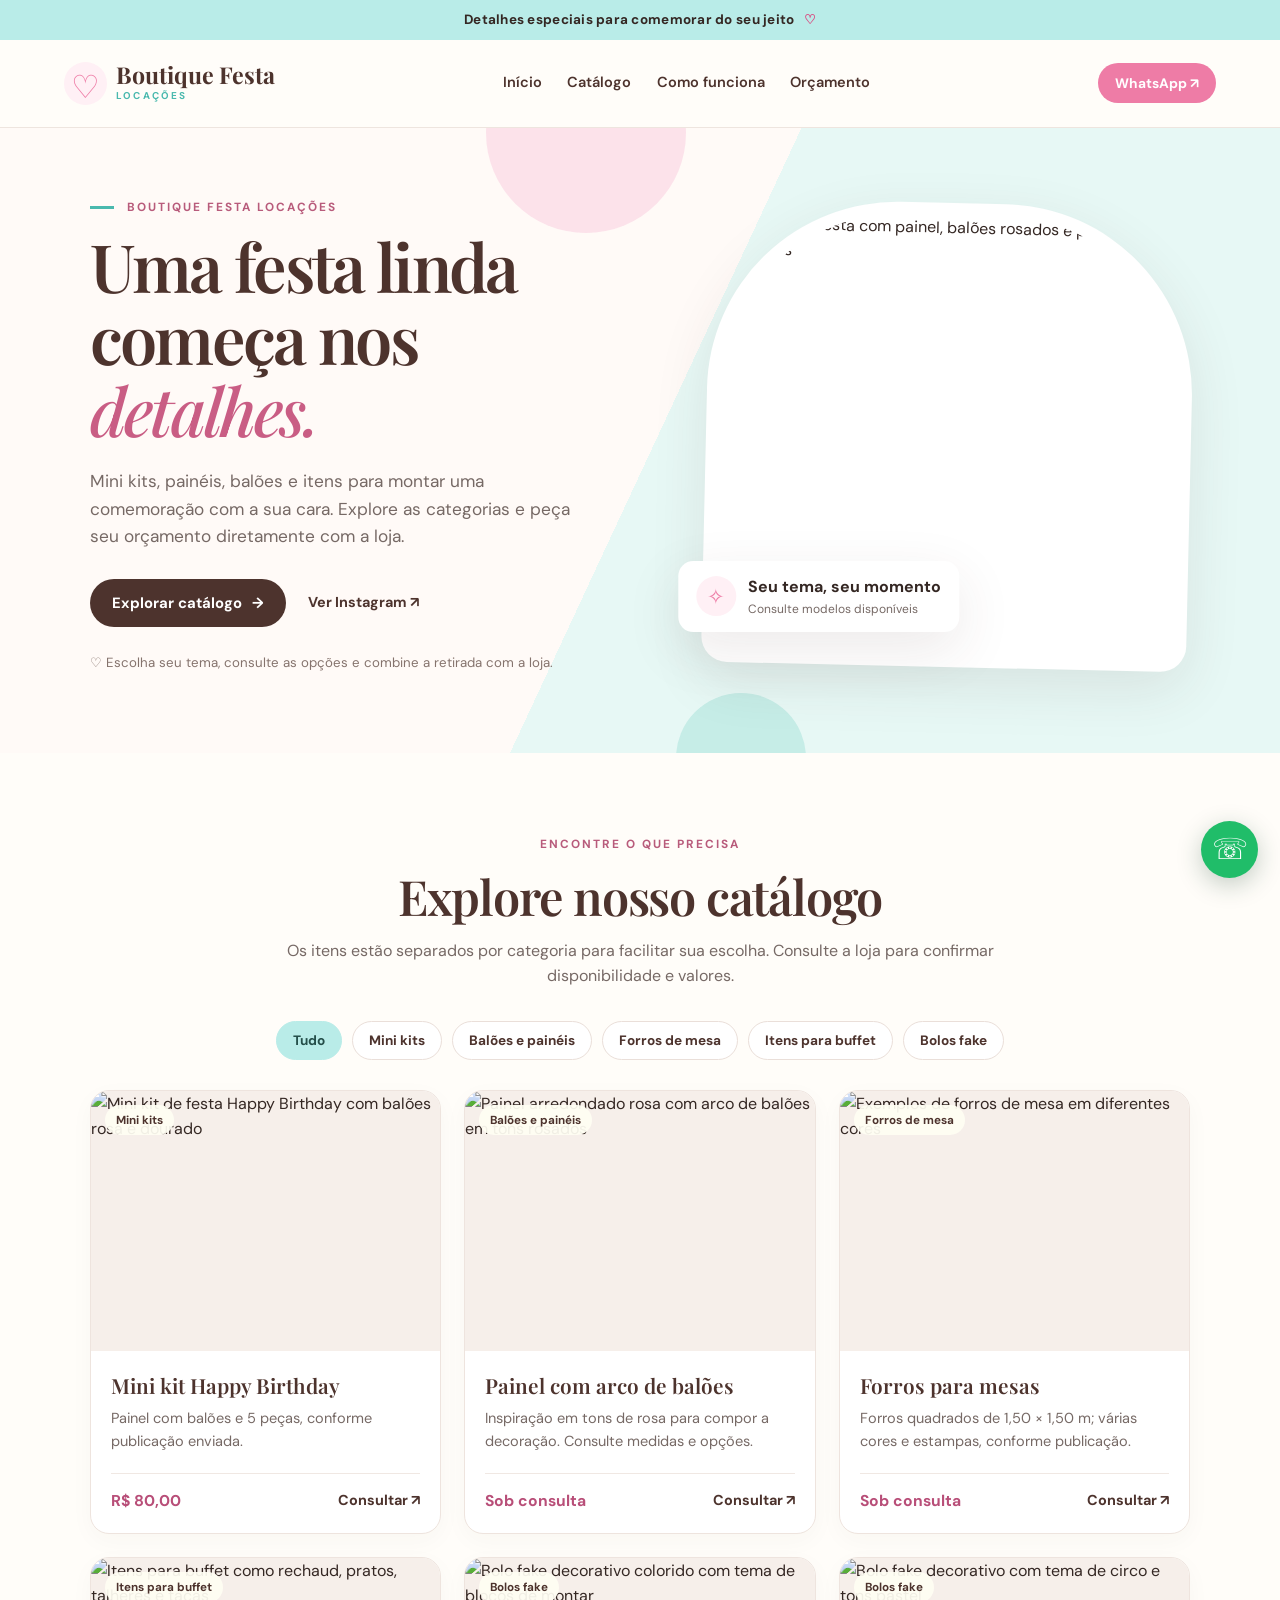
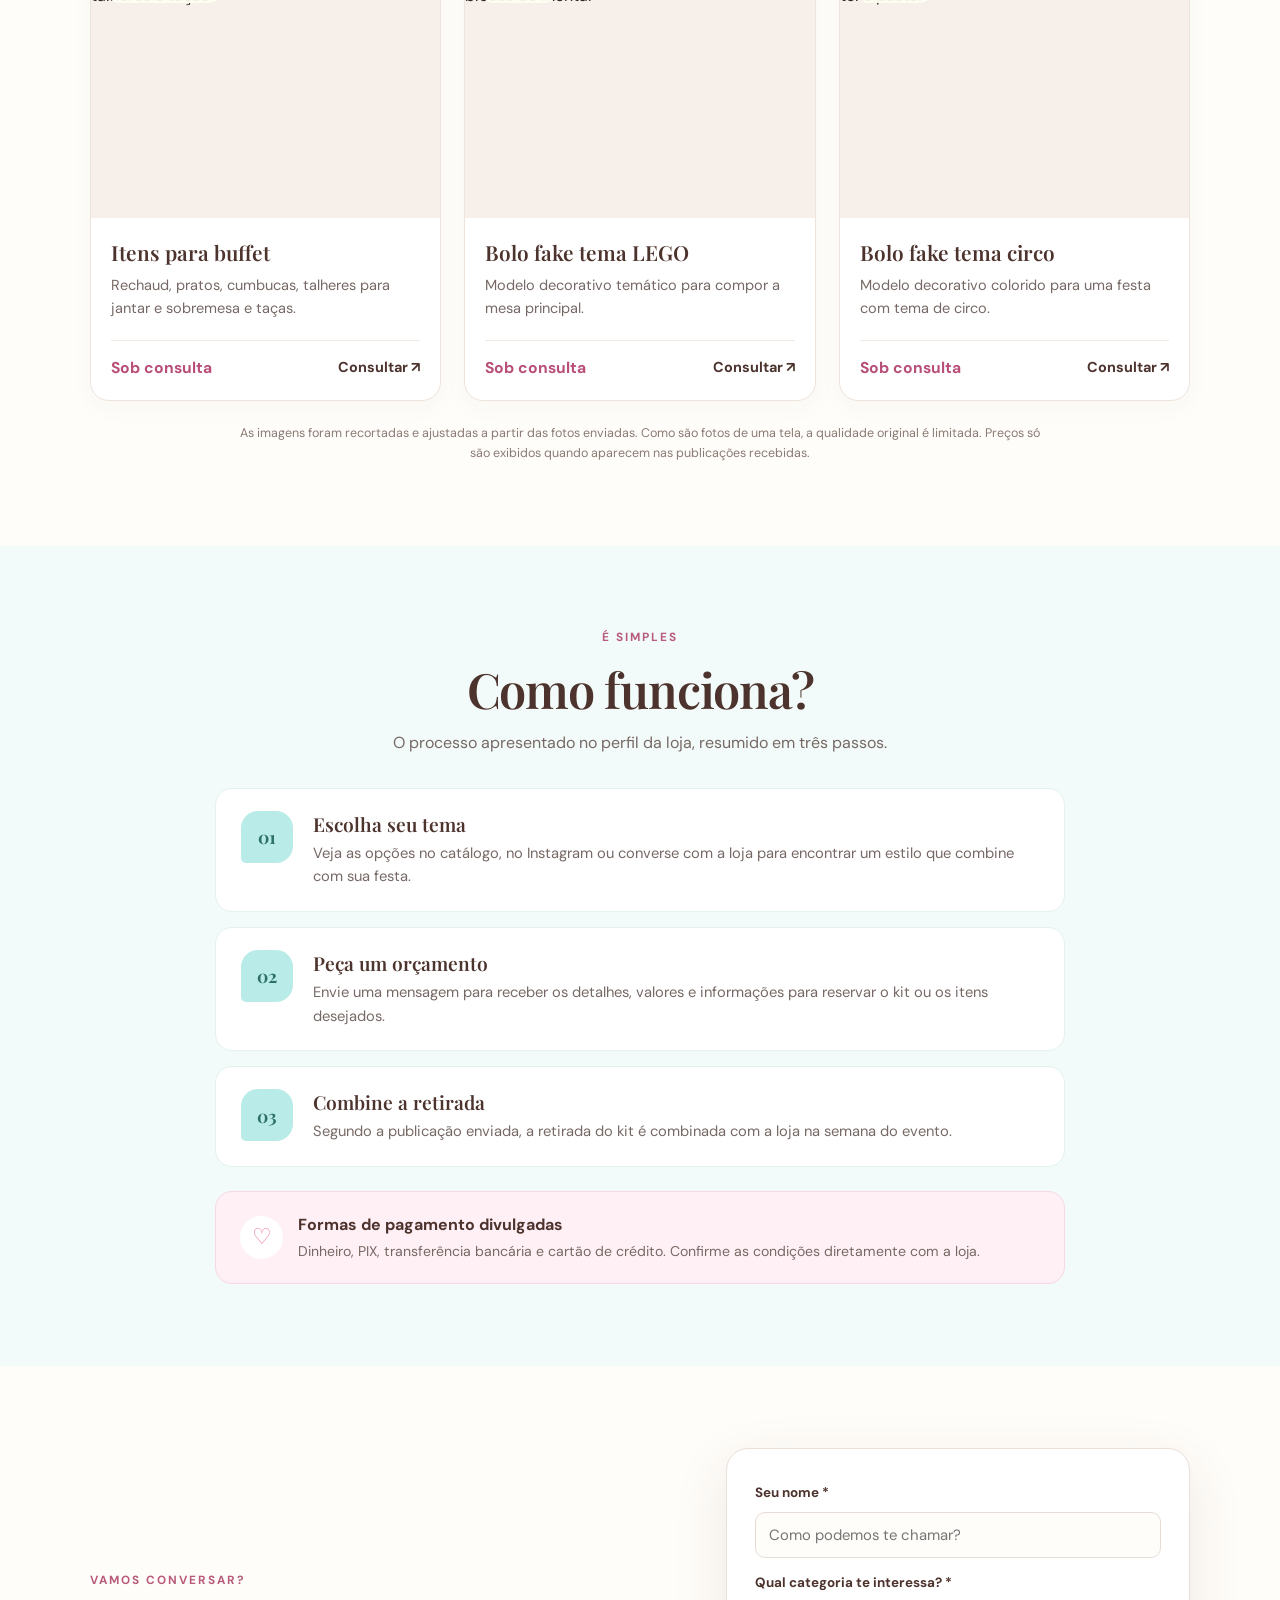
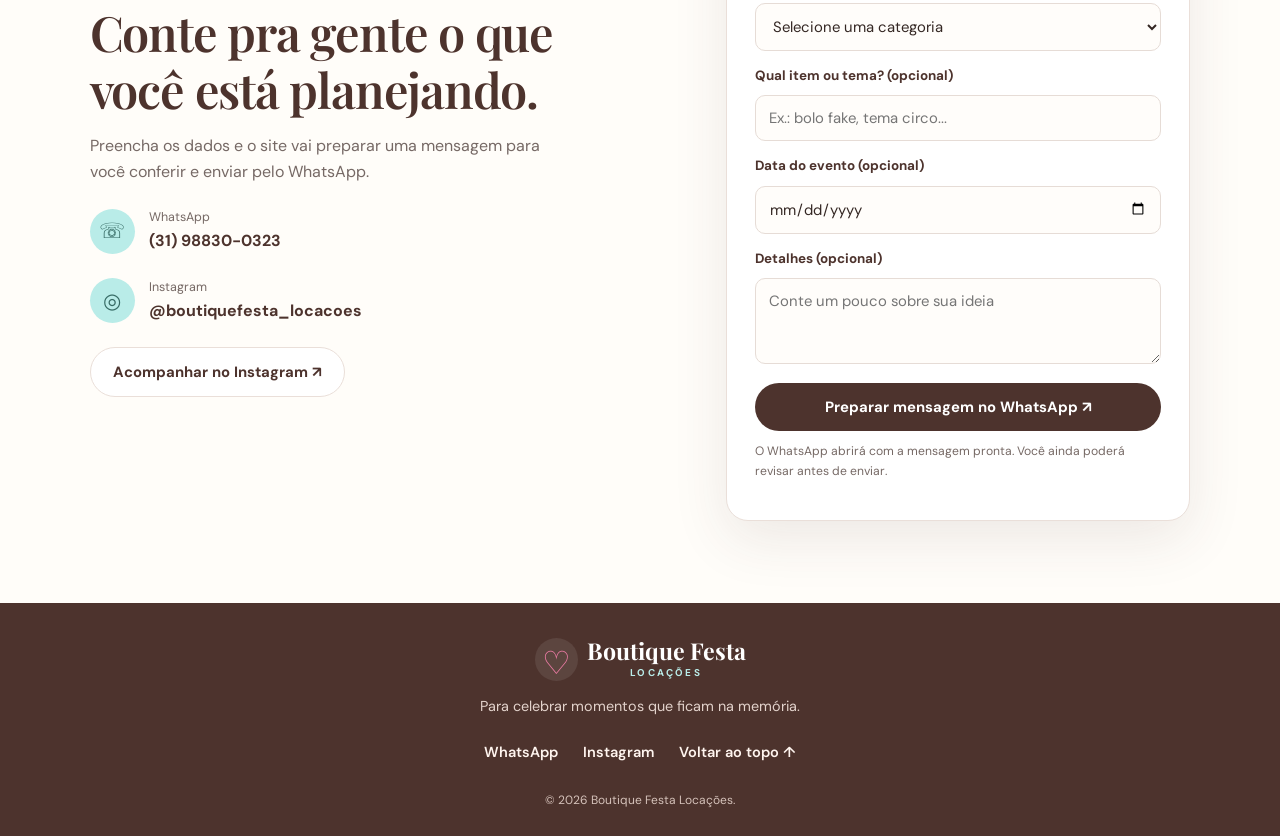
==== index.html @ d691ae17 "Add files via upload" ====
<!doctype html>
<html lang="pt-BR">
<head>
  <meta charset="utf-8"><meta name="viewport" content="width=device-width, initial-scale=1">
  <meta name="theme-color" content="#b9ece8">
  <meta name="description" content="Conheça os mini kits, painéis, balões, forros de mesa, itens para buffet e bolos fake da Boutique Festa Locações.">
  <title>Boutique Festa Locações | Catálogo para sua festa</title>
  <link rel="preconnect" href="https://fonts.googleapis.com"><link rel="preconnect" href="https://fonts.gstatic.com" crossorigin>
  <link href="https://fonts.googleapis.com/css2?family=DM+Sans:wght@400;500;600;700&family=Playfair+Display:wght@500;600;700&display=swap" rel="stylesheet">
  <link rel="stylesheet" href="style.css">
</head>
<body>
  <div class="topbar">Detalhes especiais para comemorar do seu jeito <span>♡</span></div>
  <header class="header">
    <a class="brand" href="#inicio" aria-label="Boutique Festa Locações - início"><span class="brand-icon">♡</span><span class="brand-name">Boutique Festa</span><span class="brand-subtitle">LOCAÇÕES</span></a>
    <button class="menu-toggle" id="menu-toggle" aria-label="Abrir menu" aria-expanded="false">☰</button>
    <nav class="nav" id="main-nav" aria-label="Menu principal">
      <a href="#inicio">Início</a><a href="#catalogo">Catálogo</a><a href="#como-funciona">Como funciona</a><a href="#contato">Orçamento</a>
    </nav>
    <a class="button button-small header-cta" href="https://wa.me/5531988300323" target="_blank" rel="noopener noreferrer">WhatsApp ↗</a>
  </header>
  <main>
    <section class="hero" id="inicio">
      <div class="hero-copy"><p class="eyebrow"><span class="eyebrow-line"></span> BOUTIQUE FESTA LOCAÇÕES</p>
        <h1>Uma festa linda começa nos <em>detalhes.</em></h1>
        <p class="hero-description">Mini kits, painéis, balões e itens para montar uma comemoração com a sua cara. Explore as categorias e peça seu orçamento diretamente com a loja.</p>
        <div class="hero-buttons"><a class="button button-primary" href="#catalogo">Explorar catálogo <span>→</span></a><a class="text-link" href="https://www.instagram.com/boutiquefesta_locacoes/" target="_blank" rel="noopener noreferrer">Ver Instagram ↗</a></div>
        <div class="hero-note">♡ Escolha seu tema, consulte as opções e combine a retirada com a loja.</div>
      </div>
      <div class="hero-photo"><img src="images/mini-kits/mini-kit-happy-birthday.jpg" alt="Mini kit de festa com painel, balões rosados e peças douradas"><div class="photo-tag"><span>✧</span><div><strong>Seu tema, seu momento</strong><small>Consulte modelos disponíveis</small></div></div></div>
      <div class="hero-blob blob-one"></div><div class="hero-blob blob-two"></div>
    </section>

    <section class="catalog section" id="catalogo">
      <div class="section-heading"><p class="eyebrow">ENCONTRE O QUE PRECISA</p><h2>Explore nosso catálogo</h2><p>Os itens estão separados por categoria para facilitar sua escolha. Consulte a loja para confirmar disponibilidade e valores.</p></div>
      <div class="category-nav" role="group" aria-label="Filtrar categorias">
        <button class="category-chip active" data-filter="todos">Tudo</button><button class="category-chip" data-filter="mini-kits">Mini kits</button><button class="category-chip" data-filter="baloes-paineis">Balões e painéis</button><button class="category-chip" data-filter="forros-mesa">Forros de mesa</button><button class="category-chip" data-filter="itens-buffet">Itens para buffet</button><button class="category-chip" data-filter="bolos-fake">Bolos fake</button>
      </div>
      <div class="product-grid">
        <article class="product-card" data-category="mini-kits"><div class="product-image"><img src="images/mini-kits/mini-kit-happy-birthday.jpg" alt="Mini kit de festa Happy Birthday com balões rosa e dourado" loading="lazy"><span class="category-label">Mini kits</span></div><div class="product-body"><h3>Mini kit Happy Birthday</h3><p>Painel com balões e 5 peças, conforme publicação enviada.</p><div class="product-bottom"><strong class="price">R$ 80,00</strong><a class="text-link interest-link" data-item="Mini kit: painel com balões + 5 peças (publicação R$ 80,00)" href="#contato">Consultar ↗</a></div></div></article>
        <article class="product-card" data-category="baloes-paineis"><div class="product-image"><img src="images/baloes-paineis/painel-arco-rosa.jpg" alt="Painel arredondado rosa com arco de balões em tons rosados" loading="lazy"><span class="category-label">Balões e painéis</span></div><div class="product-body"><h3>Painel com arco de balões</h3><p>Inspiração em tons de rosa para compor a decoração. Consulte medidas e opções.</p><div class="product-bottom"><strong class="price">Sob consulta</strong><a class="text-link interest-link" data-item="Painel com arco de balões" href="#contato">Consultar ↗</a></div></div></article>
        <article class="product-card" data-category="forros-mesa"><div class="product-image"><img src="images/forros-mesa/forros-de-mesa.jpg" alt="Exemplos de forros de mesa em diferentes cores" loading="lazy"><span class="category-label">Forros de mesa</span></div><div class="product-body"><h3>Forros para mesas</h3><p>Forros quadrados de 1,50 × 1,50 m; várias cores e estampas, conforme publicação.</p><div class="product-bottom"><strong class="price">Sob consulta</strong><a class="text-link interest-link" data-item="Forros para mesa 1,50 x 1,50 m" href="#contato">Consultar ↗</a></div></div></article>
        <article class="product-card" data-category="itens-buffet"><div class="product-image"><img src="images/itens-buffet/itens-buffet.jpg" alt="Itens para buffet como rechaud, pratos, talheres e taças" loading="lazy"><span class="category-label">Itens para buffet</span></div><div class="product-body"><h3>Itens para buffet</h3><p>Rechaud, pratos, cumbucas, talheres para jantar e sobremesa e taças.</p><div class="product-bottom"><strong class="price">Sob consulta</strong><a class="text-link interest-link" data-item="Itens para buffet" href="#contato">Consultar ↗</a></div></div></article>
        <article class="product-card" data-category="bolos-fake"><div class="product-image"><img src="images/bolos-fake/bolo-fake-lego.jpg" alt="Bolo fake decorativo colorido com tema de blocos de montar" loading="lazy"><span class="category-label">Bolos fake</span></div><div class="product-body"><h3>Bolo fake tema LEGO</h3><p>Modelo decorativo temático para compor a mesa principal.</p><div class="product-bottom"><strong class="price">Sob consulta</strong><a class="text-link interest-link" data-item="Bolo fake tema LEGO" href="#contato">Consultar ↗</a></div></div></article>
        <article class="product-card" data-category="bolos-fake"><div class="product-image"><img src="images/bolos-fake/bolo-fake-circo.jpg" alt="Bolo fake decorativo com tema de circo e tons pastel" loading="lazy"><span class="category-label">Bolos fake</span></div><div class="product-body"><h3>Bolo fake tema circo</h3><p>Modelo decorativo colorido para uma festa com tema de circo.</p><div class="product-bottom"><strong class="price">Sob consulta</strong><a class="text-link interest-link" data-item="Bolo fake tema circo" href="#contato">Consultar ↗</a></div></div></article>
      </div>
      <p class="fine-print">As imagens foram recortadas e ajustadas a partir das fotos enviadas. Como são fotos de uma tela, a qualidade original é limitada. Preços só são exibidos quando aparecem nas publicações recebidas.</p>
    </section>

    <section class="how-section section" id="como-funciona"><div class="section-heading"><p class="eyebrow">É SIMPLES</p><h2>Como funciona?</h2><p>O processo apresentado no perfil da loja, resumido em três passos.</p></div>
      <div class="steps"><article class="step"><span>01</span><div><h3>Escolha seu tema</h3><p>Veja as opções no catálogo, no Instagram ou converse com a loja para encontrar um estilo que combine com sua festa.</p></div></article><article class="step"><span>02</span><div><h3>Peça um orçamento</h3><p>Envie uma mensagem para receber os detalhes, valores e informações para reservar o kit ou os itens desejados.</p></div></article><article class="step"><span>03</span><div><h3>Combine a retirada</h3><p>Segundo a publicação enviada, a retirada do kit é combinada com a loja na semana do evento.</p></div></article></div>
      <div class="payment-note"><div><span class="payment-icon">♡</span><div><strong>Formas de pagamento divulgadas</strong><p>Dinheiro, PIX, transferência bancária e cartão de crédito. Confirme as condições diretamente com a loja.</p></div></div></div>
    </section>

    <section class="contact section" id="contato"><div class="contact-copy"><p class="eyebrow">VAMOS CONVERSAR?</p><h2>Conte pra gente o que você está planejando.</h2><p>Preencha os dados e o site vai preparar uma mensagem para você conferir e enviar pelo WhatsApp.</p><div class="contact-item"><span>☏</span><div><small>WhatsApp</small><strong>(31) 98830-0323</strong></div></div><div class="contact-item"><span>◎</span><div><small>Instagram</small><strong>@boutiquefesta_locacoes</strong></div></div><a class="button button-outline" href="https://www.instagram.com/boutiquefesta_locacoes/" target="_blank" rel="noopener noreferrer">Acompanhar no Instagram ↗</a></div>
      <div class="form-card"><form id="quote-form"><label for="name">Seu nome *</label><input id="name" name="name" required placeholder="Como podemos te chamar?"><label for="category">Qual categoria te interessa? *</label><select id="category" name="category" required><option value="">Selecione uma categoria</option><option>Mini kits</option><option>Balões e painéis</option><option>Forros de mesa</option><option>Itens para buffet</option><option>Bolos fake</option><option>Quero consultar outras opções</option></select><label for="item">Qual item ou tema? (opcional)</label><input id="item" name="item" placeholder="Ex.: bolo fake, tema circo..."><label for="date">Data do evento (opcional)</label><input id="date" name="date" type="date"><label for="details">Detalhes (opcional)</label><textarea id="details" name="details" rows="3" placeholder="Conte um pouco sobre sua ideia"></textarea><button class="button button-primary submit" type="submit">Preparar mensagem no WhatsApp ↗</button><p class="form-note">O WhatsApp abrirá com a mensagem pronta. Você ainda poderá revisar antes de enviar.</p><p id="form-error" class="form-error" role="alert"></p></form></div>
    </section>
  </main>
  <footer class="footer"><a class="brand footer-brand" href="#inicio"><span class="brand-icon">♡</span><span class="brand-name">Boutique Festa</span><span class="brand-subtitle">LOCAÇÕES</span></a><p>Para celebrar momentos que ficam na memória.</p><div class="footer-links"><a href="https://wa.me/5531988300323" target="_blank" rel="noopener noreferrer">WhatsApp</a><a href="https://www.instagram.com/boutiquefesta_locacoes/" target="_blank" rel="noopener noreferrer">Instagram</a><a href="#inicio">Voltar ao topo ↑</a></div><small>© <span id="year"></span> Boutique Festa Locações.</small></footer>
  <a class="whatsapp-float" href="https://wa.me/5531988300323" target="_blank" rel="noopener noreferrer" aria-label="Conversar com a Boutique Festa pelo WhatsApp">☏</a>
  <script src="script.js"></script>
</body></html>
---- style.css ----
:root{--mint:#b9ece8;--mint-dark:#4ab9ae;--pink:#ee7ca6;--pink-light:#fff0f5;--brown:#4d332d;--ink:#342723;--muted:#766965;--cream:#fffdf9;--line:#eadfd9;--shadow:0 18px 55px rgba(77,51,45,.10)}*{box-sizing:border-box}html{scroll-behavior:smooth;scroll-padding-top:90px}body{margin:0;background:var(--cream);color:var(--ink);font-family:'DM Sans',sans-serif;line-height:1.6}.topbar{text-align:center;padding:9px 16px;background:var(--mint);font-size:.84rem;font-weight:700;letter-spacing:.02em}.topbar span{color:#d84f83;margin-left:6px}.header{height:auto;min-height:88px;padding:13px max(5vw,22px);display:flex;align-items:center;justify-content:space-between;gap:22px;background:#fffdf9ee;backdrop-filter:blur(12px);position:sticky;top:0;z-index:20;border-bottom:1px solid #eee5df}.brand{display:grid;grid-template-columns:auto auto;column-gap:9px;align-items:center;text-decoration:none;color:var(--brown);min-width:max-content}.brand-icon{grid-row:span 2;font-size:2rem;color:var(--pink);background:var(--pink-light);width:43px;height:43px;display:grid;place-items:center;border-radius:50%}.brand-name{font-family:'Playfair Display',serif;font-size:1.45rem;font-weight:700;line-height:1.1}.brand-subtitle{font-size:.62rem;font-weight:700;letter-spacing:.22em;color:var(--mint-dark)}.nav{display:flex;gap:clamp(12px,2vw,30px);align-items:center}.nav a,.footer-links a{color:var(--brown);text-decoration:none;font-size:.91rem;font-weight:600}.nav a:hover,.footer-links a:hover,.text-link:hover{color:#ce4d7c}.button{display:inline-flex;align-items:center;justify-content:center;gap:10px;border:0;border-radius:999px;padding:14px 22px;text-decoration:none;font:700 .93rem 'DM Sans',sans-serif;cursor:pointer;transition:transform .2s,box-shadow .2s}.button:hover{transform:translateY(-2px);box-shadow:0 9px 22px #4d332d20}.button-small{padding:11px 17px;font-size:.86rem}.button-primary{background:var(--brown);color:white}.header-cta{background:var(--pink);color:#fff;white-space:nowrap}.menu-toggle{display:none;border:0;background:var(--pink-light);color:var(--brown);border-radius:12px;font-size:1.4rem;padding:7px 12px}.hero{min-height:580px;padding:70px max(7vw,25px) 80px;display:grid;grid-template-columns:1fr .92fr;align-items:center;gap:clamp(35px,7vw,100px);position:relative;overflow:hidden;background:linear-gradient(115deg,#fffaf7 0%,#fffaf7 51%,#e7f8f5 51%,#e7f8f5 100%)}.hero-copy{max-width:620px;position:relative;z-index:1}.eyebrow{margin:0 0 14px;font-size:.74rem;letter-spacing:.17em;font-weight:700;color:#b85b7b}.eyebrow-line{display:inline-block;width:24px;height:3px;background:var(--mint-dark);vertical-align:middle;margin-right:8px}.hero h1{font:600 clamp(2.7rem,5.2vw,5rem)/1.08 'Playfair Display',serif;letter-spacing:-.04em;margin:0 0 22px;color:var(--brown)}h1 em{font-weight:500;color:#c95d84}.hero-description{max-width:510px;font-size:1.08rem;color:var(--muted);margin-bottom:28px}.hero-buttons{display:flex;align-items:center;gap:22px;flex-wrap:wrap}.text-link{color:var(--brown);font-size:.9rem;font-weight:700;text-decoration:none}.hero-note{font-size:.83rem;color:#85736d;margin-top:25px}.hero-photo{position:relative;z-index:1;padding:12px;background:#fff;border-radius:190px 190px 26px 26px;box-shadow:var(--shadow);transform:rotate(1.3deg);max-width:490px;justify-self:center}.hero-photo>img{width:100%;height:440px;object-fit:cover;object-position:center;border-radius:180px 180px 19px 19px;display:block}.photo-tag{position:absolute;bottom:32px;left:-24px;background:white;box-shadow:var(--shadow);border-radius:15px;padding:13px 18px;display:flex;align-items:center;gap:12px;transform:rotate(-1.3deg)}.photo-tag>span{display:grid;place-items:center;background:var(--pink-light);color:var(--pink);width:40px;height:40px;border-radius:50%;font-size:1.3rem}.photo-tag strong,.photo-tag small{display:block}.photo-tag small{color:var(--muted);font-size:.75rem}.hero-blob{position:absolute;border-radius:50%;opacity:.7}.blob-one{width:200px;height:200px;background:#fbd9e6;top:-95px;left:38%}.blob-two{width:130px;height:130px;background:#b8e8e2;bottom:-70px;right:37%}.section{padding:82px max(7vw,25px)}.section-heading{text-align:center;max-width:720px;margin:0 auto 32px}.section-heading h2,.contact h2{font:600 clamp(2rem,3.8vw,3.2rem)/1.16 'Playfair Display',serif;color:var(--brown);margin:0 0 13px;letter-spacing:-.025em}.section-heading>p:last-child{color:var(--muted);margin:0}.category-nav{display:flex;justify-content:center;gap:10px;flex-wrap:wrap;margin:0 auto 30px}.category-chip{font:700 .85rem 'DM Sans',sans-serif;border:1px solid var(--line);border-radius:999px;padding:10px 16px;background:#fff;color:var(--brown);cursor:pointer;transition:.2s}.category-chip:hover,.category-chip.active{background:var(--mint);border-color:var(--mint);color:#244e49}.product-grid{display:grid;grid-template-columns:repeat(3,minmax(0,1fr));gap:23px}.product-card{overflow:hidden;border:1px solid #eee4de;background:white;border-radius:19px;box-shadow:0 7px 24px #4d332d08;transition:transform .25s,box-shadow .25s}.product-card:hover{transform:translateY(-5px);box-shadow:var(--shadow)}.product-card[hidden]{display:none}.product-image{height:260px;position:relative;overflow:hidden;background:#f6efea}.product-image img{width:100%;height:100%;object-fit:cover;display:block;transition:transform .4s}.product-card:hover .product-image img{transform:scale(1.035)}.category-label{position:absolute;top:14px;left:14px;padding:6px 11px;border-radius:999px;background:#fffef4ed;color:var(--brown);font-size:.73rem;font-weight:700}.product-body{padding:20px}.product-body h3{font:600 1.3rem 'Playfair Display',serif;margin:0 0 8px;color:var(--brown)}.product-body p{font-size:.91rem;color:var(--muted);margin:0 0 18px;min-height:48px}.product-bottom{display:flex;align-items:center;justify-content:space-between;gap:10px;border-top:1px solid #f0e8e3;padding-top:14px}.price{color:#b84e78;font-size:.98rem}.fine-print{font-size:.78rem;color:#897a74;text-align:center;max-width:800px;margin:23px auto 0}.how-section{background:#f2fbf9}.steps{max-width:850px;margin:0 auto;display:grid;gap:15px}.step{display:flex;align-items:flex-start;gap:20px;background:white;border:1px solid #e4f2ef;border-radius:17px;padding:22px 25px}.step>span{flex:0 0 52px;height:52px;display:grid;place-items:center;background:var(--mint);border-radius:17px 17px 17px 5px;font:700 1.1rem 'Playfair Display',serif;color:#2c7069}.step h3{margin:0 0 5px;color:var(--brown);font:600 1.2rem 'Playfair Display',serif}.step p{margin:0;color:var(--muted);font-size:.92rem}.payment-note{max-width:850px;margin:24px auto 0;background:#fff0f5;border:1px solid #f7d8e4;border-radius:17px;padding:20px 24px}.payment-note>div{display:flex;gap:15px;align-items:center}.payment-icon{background:white;border-radius:50%;width:43px;height:43px;display:grid;place-items:center;color:var(--pink);font-size:1.4rem;flex-shrink:0}.payment-note strong{color:var(--brown)}.payment-note p{margin:3px 0 0;font-size:.88rem;color:var(--muted)}.contact{display:grid;grid-template-columns:1fr .85fr;gap:clamp(35px,7vw,90px);align-items:center}.contact-copy>p:not(.eyebrow){color:var(--muted);max-width:470px}.contact-item{display:flex;align-items:center;gap:14px;margin:24px 0}.contact-item>span{display:grid;place-items:center;width:45px;height:45px;border-radius:50%;background:var(--mint);font-size:1.3rem;color:#376b65}.contact-item small,.contact-item strong{display:block}.contact-item small{color:var(--muted);font-size:.78rem}.contact-item strong{color:var(--brown)}.button-outline{border:1px solid var(--line);background:white;color:var(--brown)}.form-card{background:white;border:1px solid var(--line);padding:28px;border-radius:22px;box-shadow:var(--shadow)}.form-card form{display:grid;gap:9px}.form-card label{font-size:.84rem;font-weight:700;color:var(--brown);margin-top:5px}.form-card input,.form-card select,.form-card textarea{width:100%;font:400 .93rem 'DM Sans',sans-serif;color:var(--ink);padding:12px 13px;border:1px solid #e6dcd6;border-radius:10px;background:#fffdfa;outline:none}.form-card input:focus,.form-card select:focus,.form-card textarea:focus{border-color:var(--mint-dark);box-shadow:0 0 0 3px #b9ece855}.form-card textarea{resize:vertical}.submit{width:100%;margin-top:10px}.form-note,.form-error{font-size:.76rem;color:var(--muted);margin:2px 0 0}.form-error{color:#b42342}.footer{background:var(--brown);color:#fdf5f0;padding:35px 6vw 25px;text-align:center}.footer-brand{color:white;justify-content:center;width:max-content;margin:0 auto 14px}.footer-brand .brand-subtitle{color:var(--mint)}.footer-brand .brand-icon{background:#ffffff16}.footer>p{font-size:.9rem;color:#e3d3cc}.footer-links{display:flex;justify-content:center;gap:25px;flex-wrap:wrap;margin:22px 0}.footer-links a{color:#fff5ef}.footer small{font-size:.75rem;color:#d5c2ba}.whatsapp-float{position:fixed;z-index:30;right:22px;bottom:22px;width:57px;height:57px;border-radius:50%;background:#20bd69;color:white;display:grid;place-items:center;text-decoration:none;font-size:1.8rem;box-shadow:0 7px 25px #153e2b40}.whatsapp-float:hover{transform:translateY(-3px)}
@media(max-width:1000px){.header{gap:12px}.nav{gap:13px}.nav a{font-size:.82rem}.hero{padding-top:55px;gap:35px}.hero-photo>img{height:380px}.product-grid{grid-template-columns:repeat(2,minmax(0,1fr))}.product-image{height:245px}}
@media(max-width:760px){.header{min-height:75px;padding:10px 18px}.brand-name{font-size:1.2rem}.brand-icon{width:37px;height:37px;font-size:1.6rem}.menu-toggle{display:block;margin-left:auto}.header-cta{display:none}.nav{display:none;position:absolute;top:100%;left:0;right:0;background:#fffdf9;padding:16px 22px 22px;box-shadow:0 15px 20px #4d332d10;flex-direction:column;align-items:stretch}.nav.open{display:flex}.nav a{padding:9px 5px;font-size:.95rem}.hero{grid-template-columns:1fr;background:linear-gradient(160deg,#fffaf7 0%,#fffaf7 50%,#e7f8f5 50%,#e7f8f5 100%);padding:48px 24px 58px;gap:35px}.hero h1{font-size:clamp(2.65rem,12vw,4rem)}.hero-description{font-size:1rem}.hero-photo{width:min(100%,390px);padding:8px}.hero-photo>img{height:340px}.photo-tag{left:-8px;bottom:22px}.section{padding:60px 20px}.section-heading{margin-bottom:26px}.section-heading h2,.contact h2{font-size:2.3rem}.category-nav{justify-content:flex-start;overflow-x:auto;flex-wrap:nowrap;padding:0 0 7px}.category-chip{white-space:nowrap}.product-grid{grid-template-columns:1fr;gap:18px}.product-image{height:260px}.product-body p{min-height:0}.contact{grid-template-columns:1fr;gap:28px}.form-card{padding:22px}.step{padding:18px;gap:14px}.step>span{flex-basis:44px;height:44px}.payment-note{padding:17px}.footer{padding-bottom:90px}}
@media(min-width:761px) and (max-width:900px){.nav{gap:10px}.nav a{font-size:.78rem}.brand-name{font-size:1.2rem}.hero{grid-template-columns:1fr 1fr}.hero-photo>img{height:340px}}

/* Ajustes para celulares */
@media (max-width: 600px) {
  .container {
    width: 100%;
    padding: 16px;
  }

  .produtos,
  .catalogo,
  .servicos {
    grid-template-columns: 1fr;
  }

  img {
    max-width: 100%;
    height: auto;
  }

  h1 {
    font-size: 1.8rem;
  }

  button,
  .botao {
    min-height: 44px;
  }
}
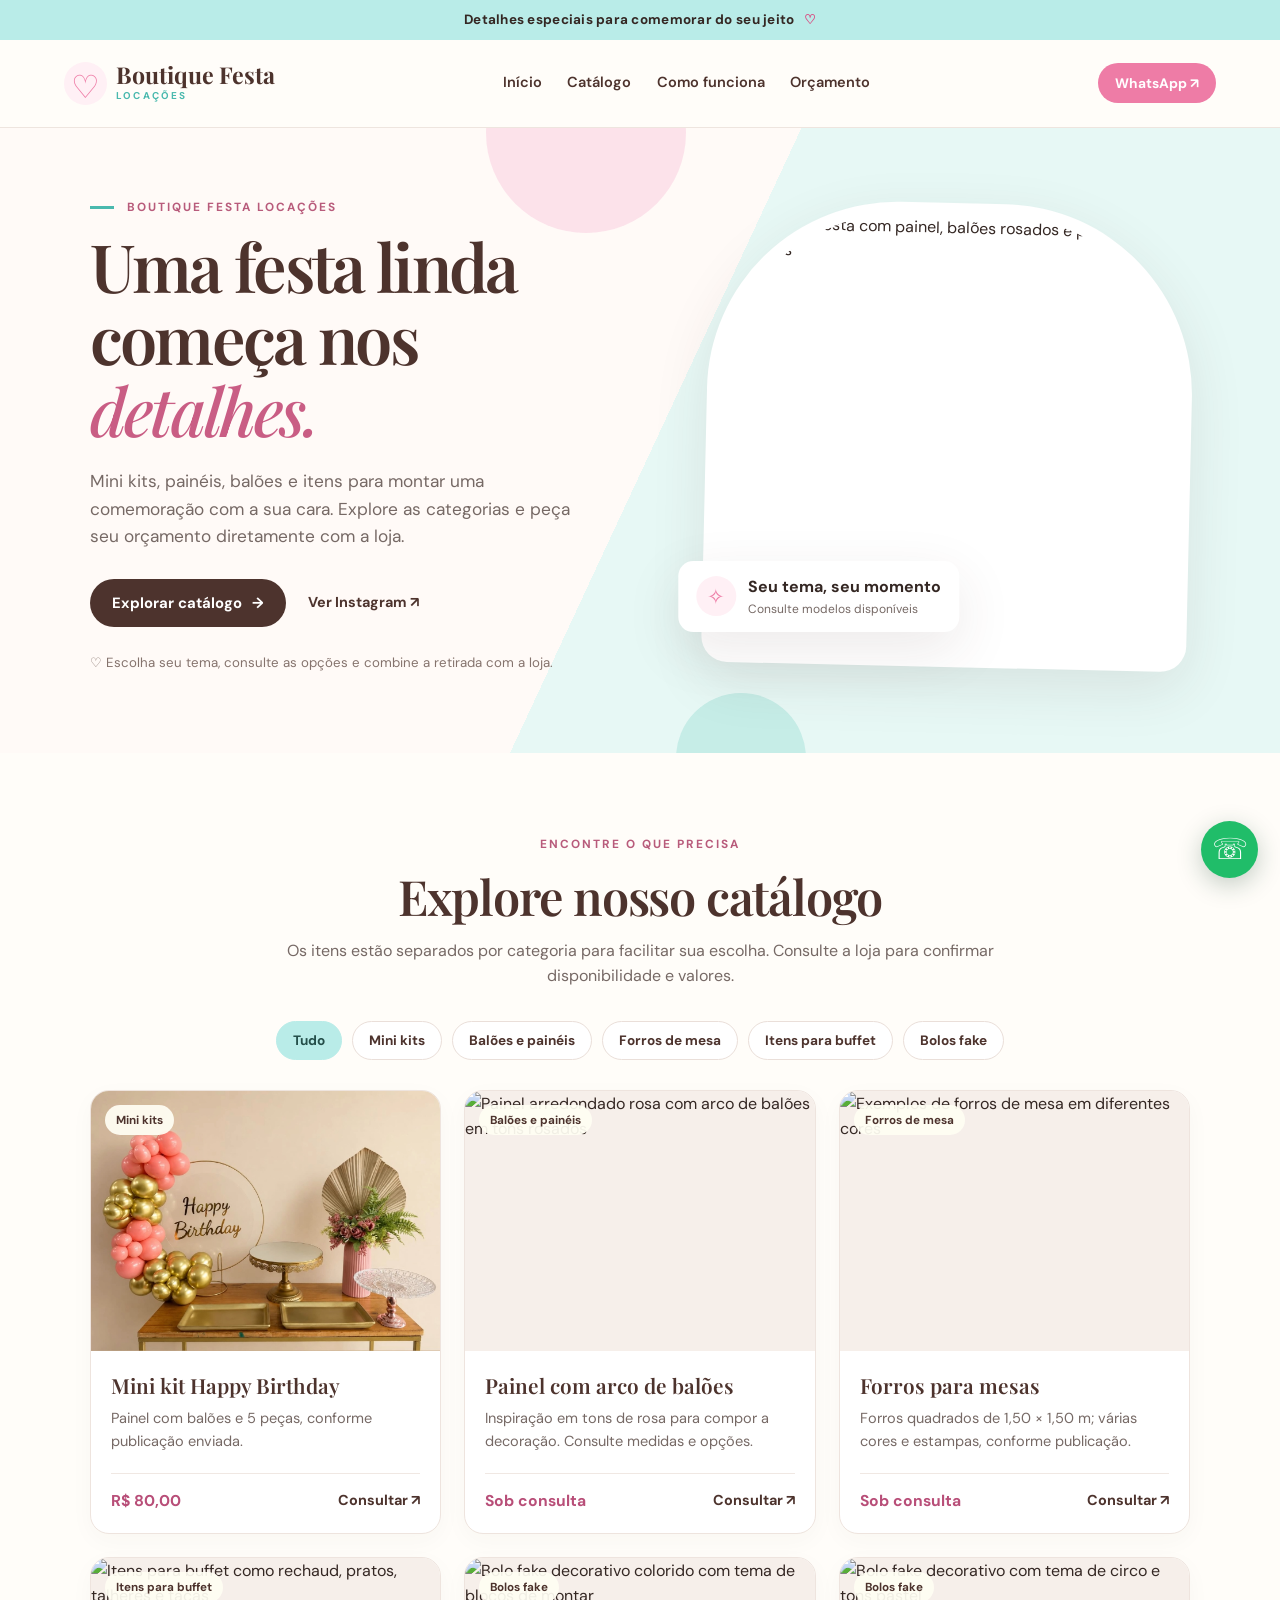
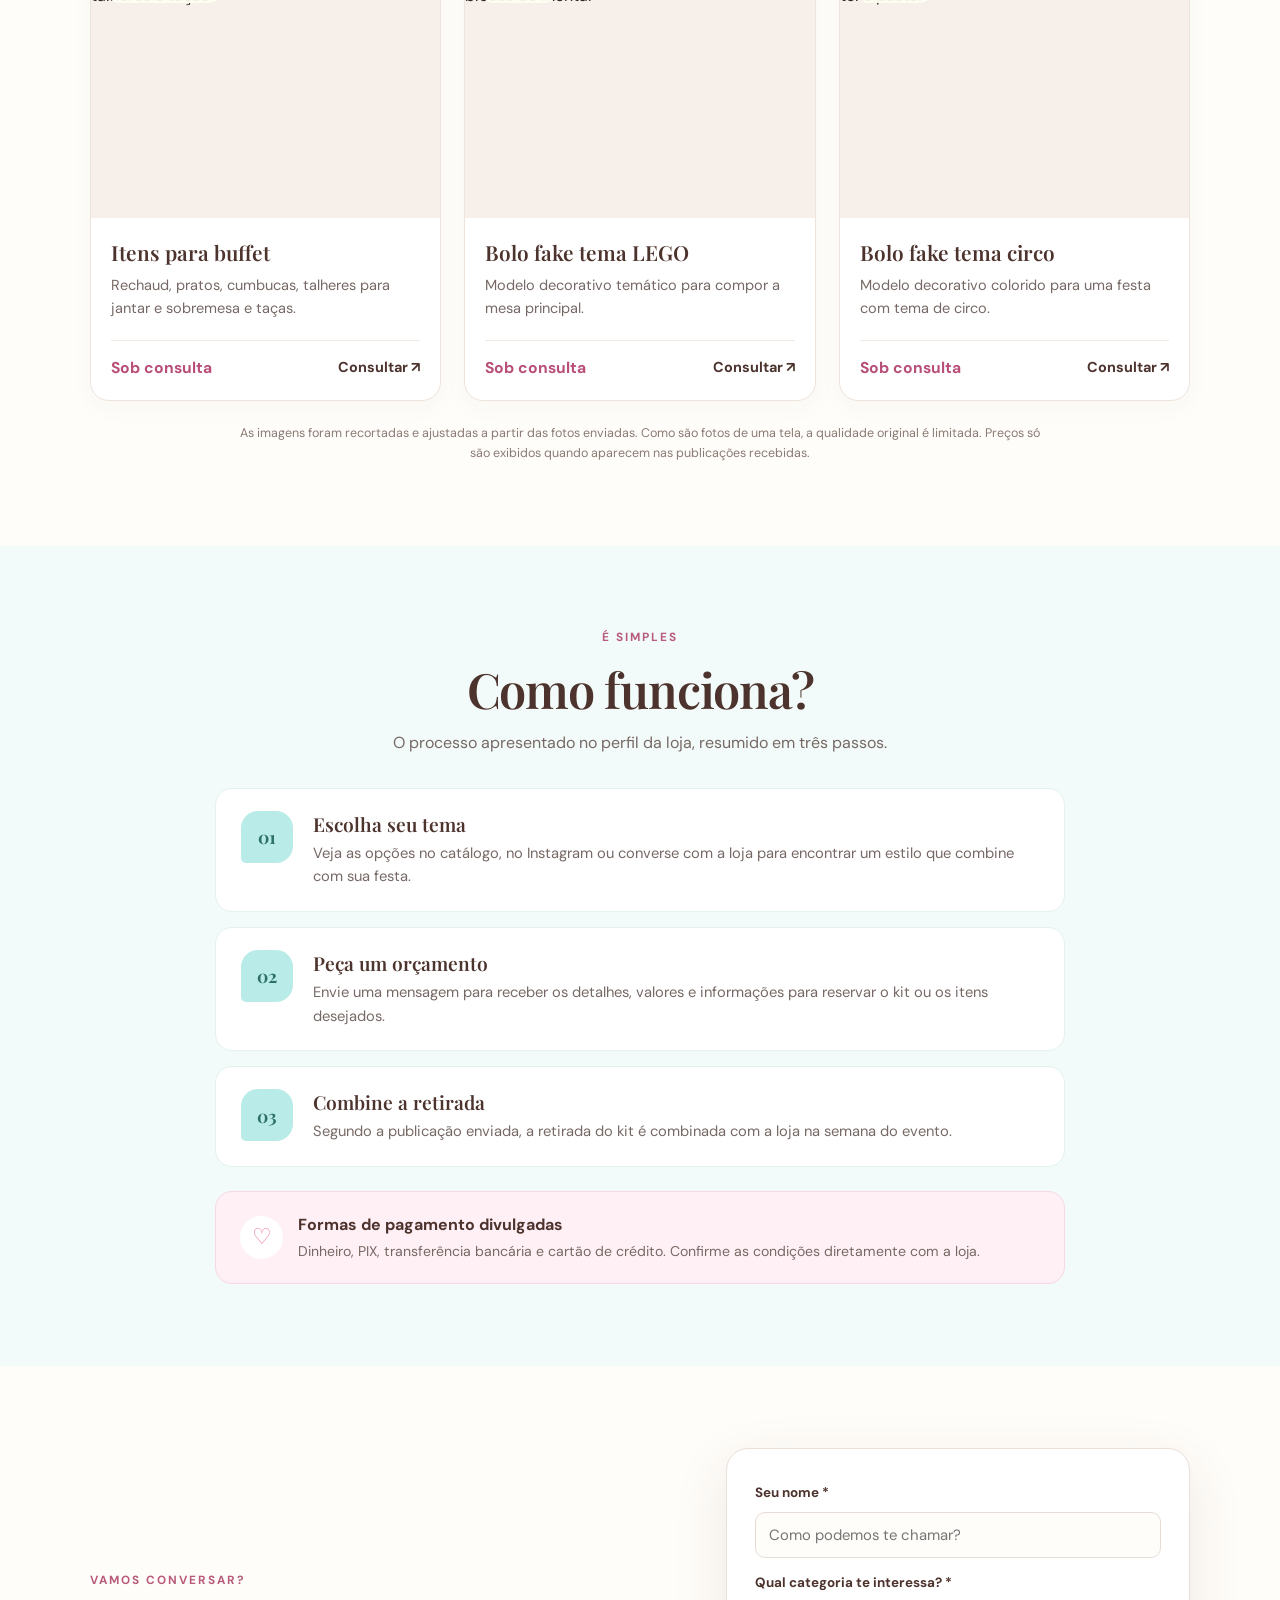
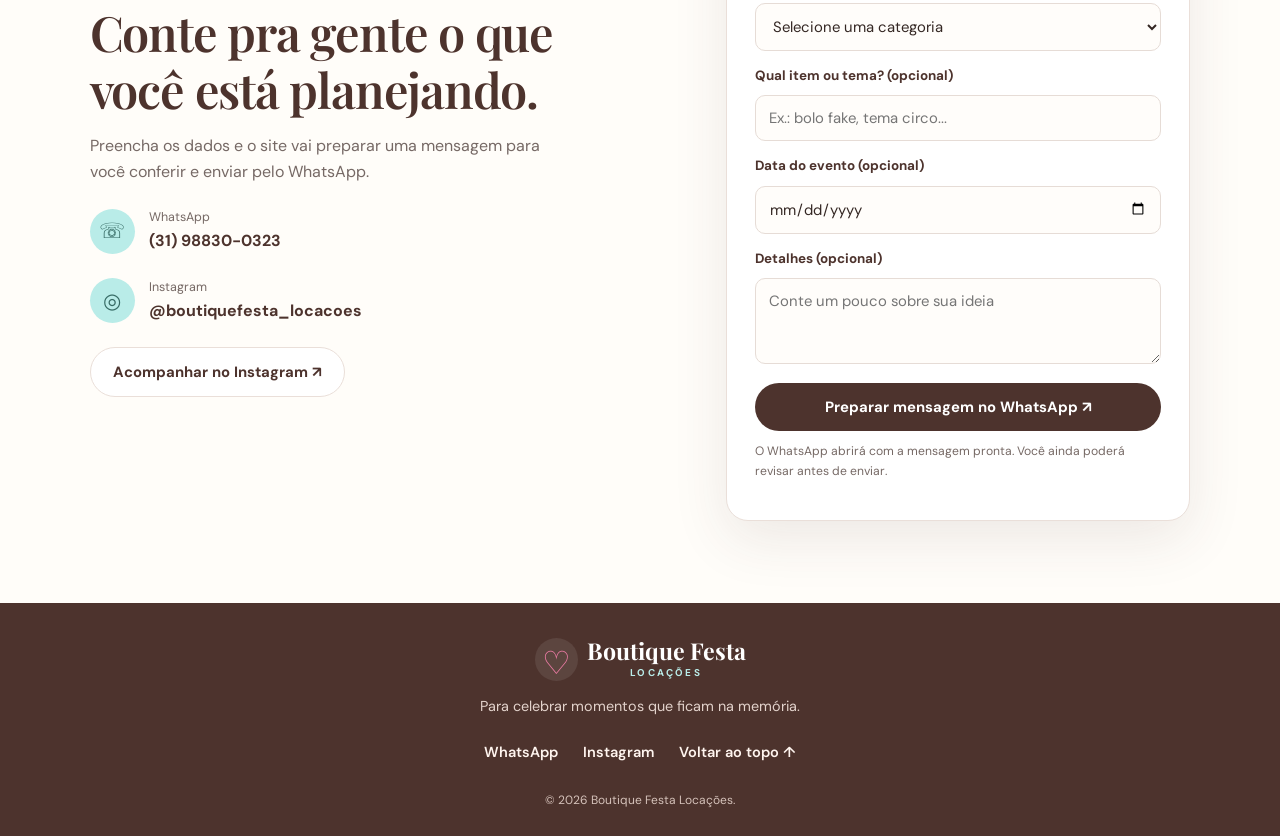
==== commit a57c9d29: "Update index.html" ====
--- a/index.html
+++ b/index.html
@@ -37,7 +37,7 @@
         <button class="category-chip active" data-filter="todos">Tudo</button><button class="category-chip" data-filter="mini-kits">Mini kits</button><button class="category-chip" data-filter="baloes-paineis">Balões e painéis</button><button class="category-chip" data-filter="forros-mesa">Forros de mesa</button><button class="category-chip" data-filter="itens-buffet">Itens para buffet</button><button class="category-chip" data-filter="bolos-fake">Bolos fake</button>
       </div>
       <div class="product-grid">
-        <article class="product-card" data-category="mini-kits"><div class="product-image"><img src="images/mini-kits/mini-kit-happy-birthday.jpg" alt="Mini kit de festa Happy Birthday com balões rosa e dourado" loading="lazy"><span class="category-label">Mini kits</span></div><div class="product-body"><h3>Mini kit Happy Birthday</h3><p>Painel com balões e 5 peças, conforme publicação enviada.</p><div class="product-bottom"><strong class="price">R$ 80,00</strong><a class="text-link interest-link" data-item="Mini kit: painel com balões + 5 peças (publicação R$ 80,00)" href="#contato">Consultar ↗</a></div></div></article>
+        <article class="product-card" data-category="mini-kits"><div class="product-image"><img src="images/mini-kits/mini kit.jpeg" alt="Mini kit de festa Happy Birthday com balões rosa e dourado" loading="lazy"><span class="category-label">Mini kits</span></div><div class="product-body"><h3>Mini kit Happy Birthday</h3><p>Painel com balões e 5 peças, conforme publicação enviada.</p><div class="product-bottom"><strong class="price">R$ 80,00</strong><a class="text-link interest-link" data-item="Mini kit: painel com balões + 5 peças (publicação R$ 80,00)" href="#contato">Consultar ↗</a></div></div></article>
         <article class="product-card" data-category="baloes-paineis"><div class="product-image"><img src="images/baloes-paineis/painel-arco-rosa.jpg" alt="Painel arredondado rosa com arco de balões em tons rosados" loading="lazy"><span class="category-label">Balões e painéis</span></div><div class="product-body"><h3>Painel com arco de balões</h3><p>Inspiração em tons de rosa para compor a decoração. Consulte medidas e opções.</p><div class="product-bottom"><strong class="price">Sob consulta</strong><a class="text-link interest-link" data-item="Painel com arco de balões" href="#contato">Consultar ↗</a></div></div></article>
         <article class="product-card" data-category="forros-mesa"><div class="product-image"><img src="images/forros-mesa/forros-de-mesa.jpg" alt="Exemplos de forros de mesa em diferentes cores" loading="lazy"><span class="category-label">Forros de mesa</span></div><div class="product-body"><h3>Forros para mesas</h3><p>Forros quadrados de 1,50 × 1,50 m; várias cores e estampas, conforme publicação.</p><div class="product-bottom"><strong class="price">Sob consulta</strong><a class="text-link interest-link" data-item="Forros para mesa 1,50 x 1,50 m" href="#contato">Consultar ↗</a></div></div></article>
         <article class="product-card" data-category="itens-buffet"><div class="product-image"><img src="images/itens-buffet/itens-buffet.jpg" alt="Itens para buffet como rechaud, pratos, talheres e taças" loading="lazy"><span class="category-label">Itens para buffet</span></div><div class="product-body"><h3>Itens para buffet</h3><p>Rechaud, pratos, cumbucas, talheres para jantar e sobremesa e taças.</p><div class="product-bottom"><strong class="price">Sob consulta</strong><a class="text-link interest-link" data-item="Itens para buffet" href="#contato">Consultar ↗</a></div></div></article>
--- a/style.css
+++ b/style.css
@@ -29,4 +29,42 @@
   .botao {
     min-height: 44px;
   }
-}+}
+
+
+/* Correção de carregamento e exibição das imagens */
+.hero-photo img,
+.product-image img {
+  display: block;
+  visibility: visible;
+  opacity: 1;
+  max-width: 100%;
+}
+
+.hero-photo img {
+  width: 100%;
+  height: 440px;
+  object-fit: cover;
+}
+
+.product-image {
+  display: block;
+  min-height: 200px;
+}
+
+.product-image img {
+  width: 100%;
+  height: 100%;
+  min-height: 200px;
+  object-fit: cover;
+}
+
+@media (max-width: 760px) {
+  .hero-photo img {
+    height: 340px;
+  }
+
+  .product-image {
+    height: 260px;
+  }
+}
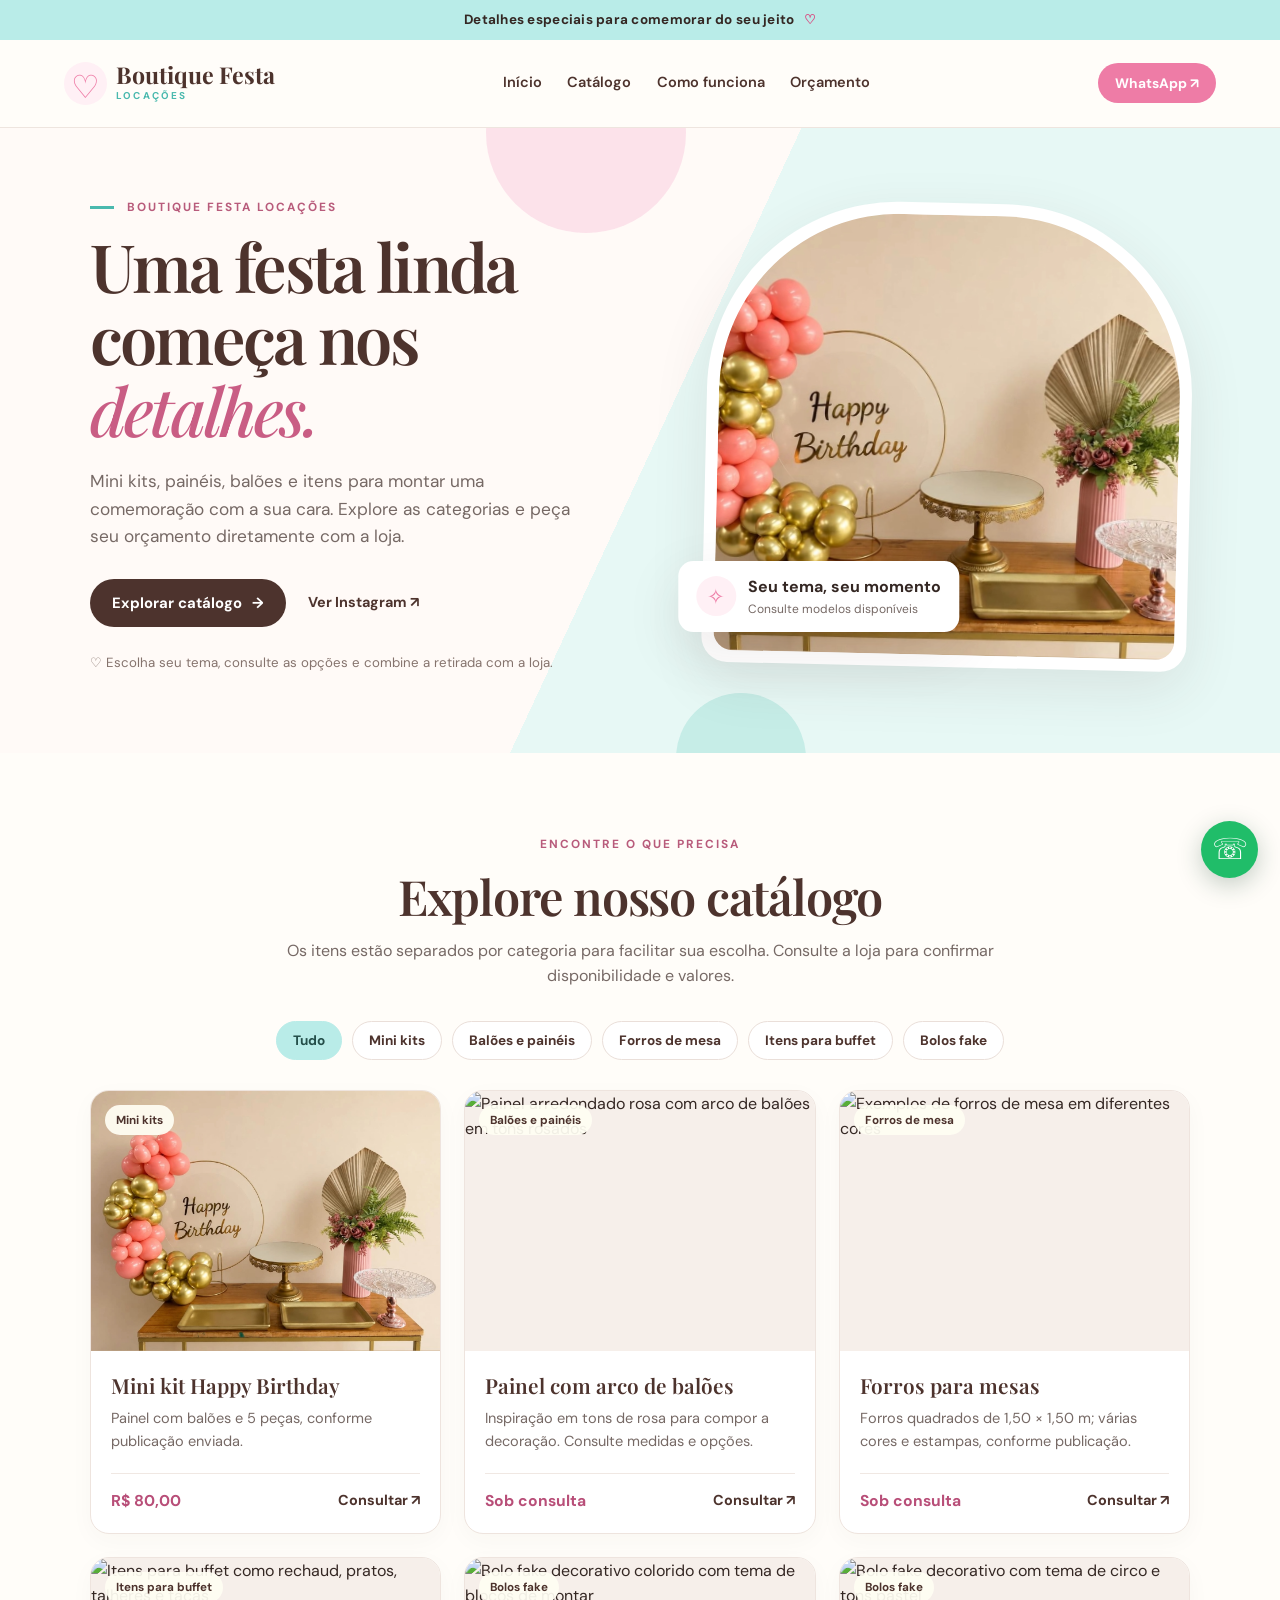
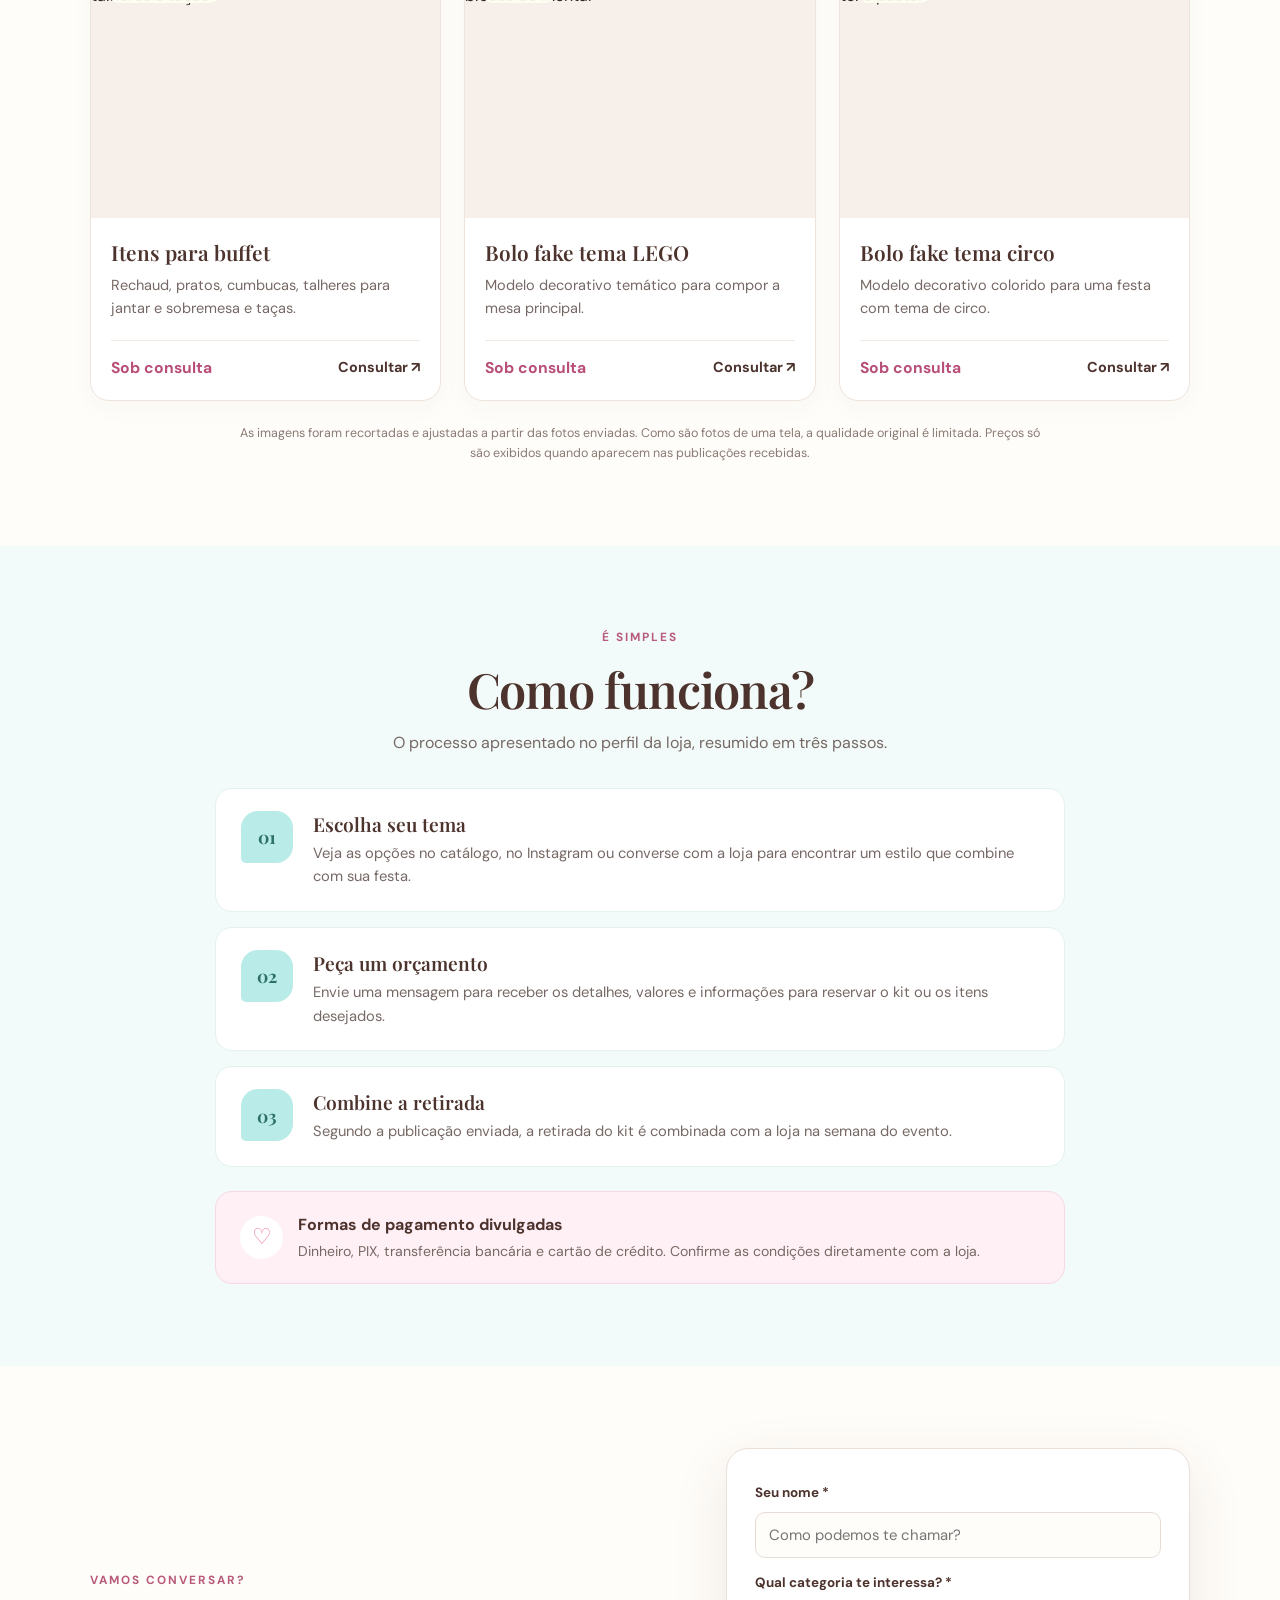
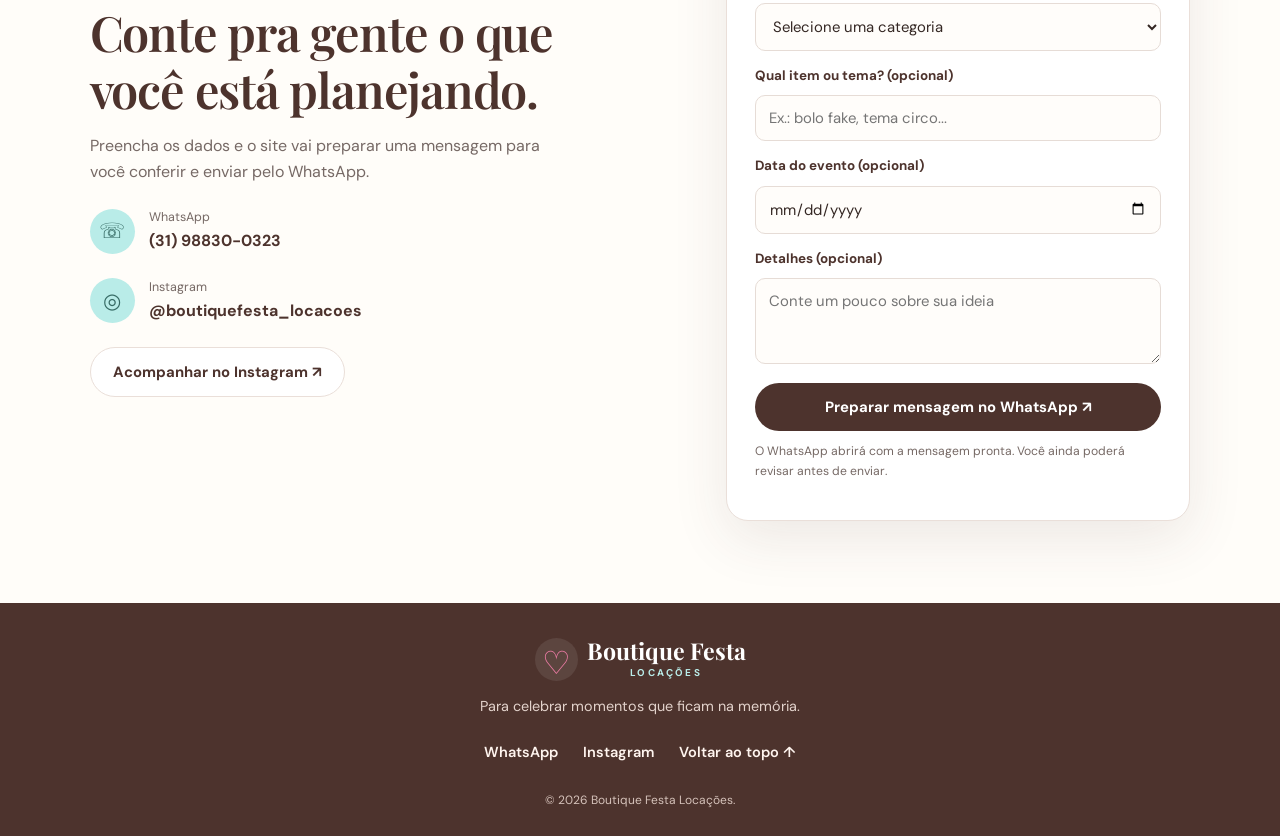
==== commit d5aa76cd: "Update index.html" ====
--- a/index.html
+++ b/index.html
@@ -27,7 +27,7 @@
         <div class="hero-buttons"><a class="button button-primary" href="#catalogo">Explorar catálogo <span>→</span></a><a class="text-link" href="https://www.instagram.com/boutiquefesta_locacoes/" target="_blank" rel="noopener noreferrer">Ver Instagram ↗</a></div>
         <div class="hero-note">♡ Escolha seu tema, consulte as opções e combine a retirada com a loja.</div>
       </div>
-      <div class="hero-photo"><img src="images/mini-kits/mini-kit-happy-birthday.jpg" alt="Mini kit de festa com painel, balões rosados e peças douradas"><div class="photo-tag"><span>✧</span><div><strong>Seu tema, seu momento</strong><small>Consulte modelos disponíveis</small></div></div></div>
+      <div class="hero-photo"><img src="images/mini-kits/mini kit.jpeg" alt="Mini kit de festa com painel, balões rosados e peças douradas"><div class="photo-tag"><span>✧</span><div><strong>Seu tema, seu momento</strong><small>Consulte modelos disponíveis</small></div></div></div>
       <div class="hero-blob blob-one"></div><div class="hero-blob blob-two"></div>
     </section>
 
